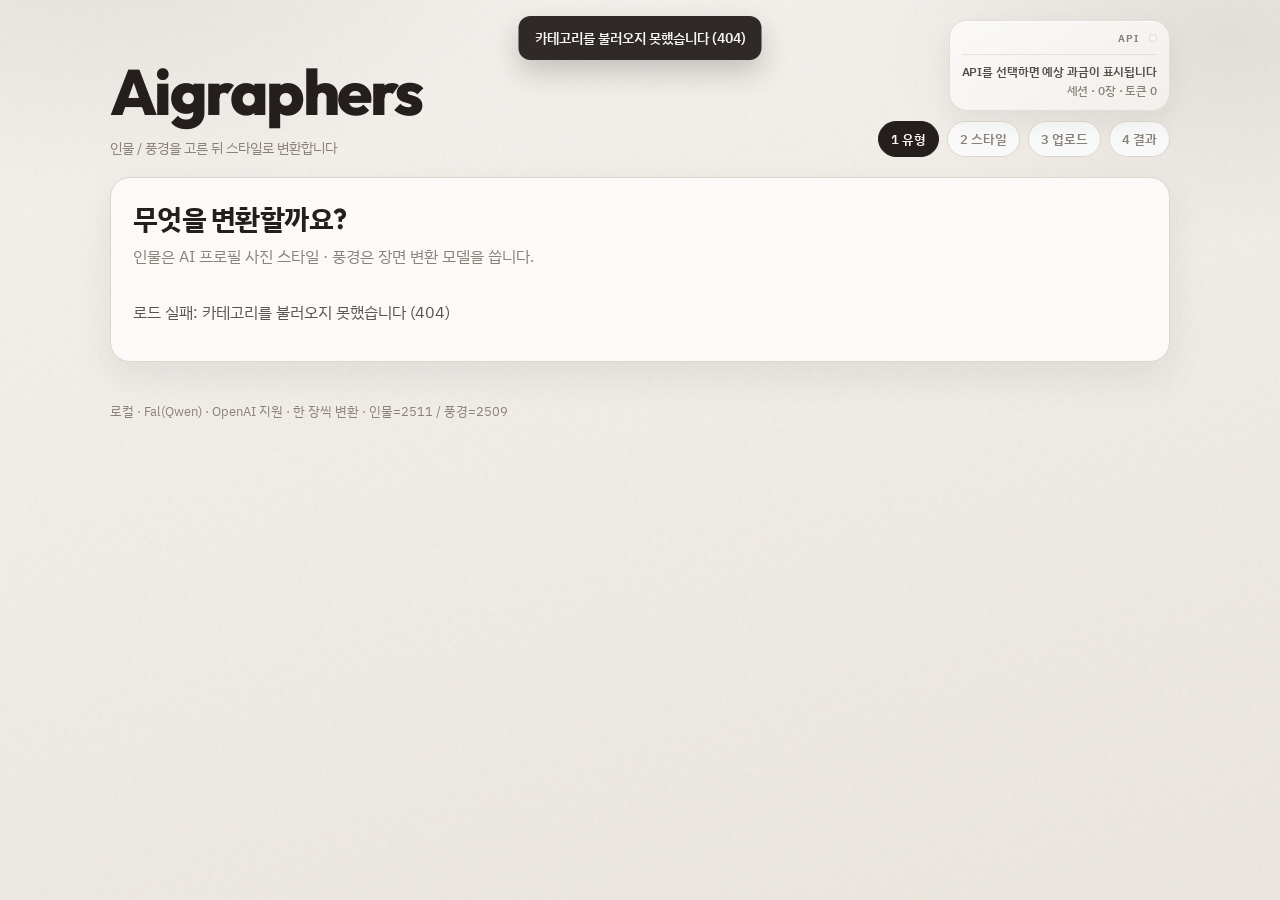
==== public/index.html @ 252a1e5f "Fix Vercel static serving for index, CSS, and JS. Serve UI via public/ plus FastAPI fallbacks when t" ====
<!doctype html>
<html lang="ko">
<head>
  <meta charset="utf-8" />
  <meta name="viewport" content="width=device-width, initial-scale=1" />
  <title>Aigraphers · 사진 변환 작업실</title>
  <link rel="preconnect" href="https://fonts.googleapis.com" />
  <link rel="preconnect" href="https://fonts.gstatic.com" crossorigin />
  <link href="https://fonts.googleapis.com/css2?family=IBM+Plex+Sans+KR:wght@400;500;600;700&family=Outfit:wght@500;600;700;800&display=swap" rel="stylesheet" />
  <link rel="stylesheet" href="/css/styles.css?v=clay3" />
  <link rel="icon" href="/images/favicon.svg" type="image/svg+xml" />
</head>
<body data-theme="clay">
  <div class="grain" aria-hidden="true"></div>
  <div id="errorBanner" class="error-banner hidden" role="alert" aria-live="assertive"></div>

  <header class="top" id="mainHeader">
    <div class="brand">
      <a href="/" class="brand-link" id="brandHome" aria-label="메인으로">
        <h1 id="appTitle">Aigraphers</h1>
        <p id="appSubtitle">인물 / 풍경을 고른 뒤 스타일로 변환합니다</p>
      </a>
    </div>
    <div class="header-right">
      <div class="api-block">
        <div class="api-panel">
          <div class="api-panel-top">
            <span class="api-switch-label">API</span>
            <div class="api-switch-track" id="providerSeg" role="group" aria-label="이미지 엔진 선택"></div>
          </div>
          <div class="api-usage" id="apiUsage" aria-live="polite">
            <p class="api-usage-now" id="apiUsageNow">API를 선택하면 예상 과금이 표시됩니다</p>
            <p class="api-usage-session" id="apiUsageSession">세션 · 0장 · 토큰 0</p>
          </div>
        </div>
      </div>
      <div class="steps" id="stepIndicator">
        <span class="on" data-step="1">1 유형</span>
        <span data-step="2">2 스타일</span>
        <span data-step="3">3 업로드</span>
        <span data-step="4">4 결과</span>
      </div>
    </div>
  </header>

  <main id="mainDefault">
    <section id="step-category" class="panel active">
      <div class="panel-head">
        <h2>무엇을 변환할까요?</h2>
        <p>인물은 AI 프로필 사진 스타일 · 풍경은 장면 변환 모델을 씁니다.</p>
      </div>
      <div class="category-grid" id="categoryGrid"></div>
    </section>

    <section id="step-style" class="panel">
      <div class="panel-head">
        <h2>스타일 선택</h2>
        <p id="categoryLabel">카테고리: -</p>
      </div>
      <div class="style-grid" id="styleGrid"></div>
      <div class="actions">
        <button id="backCategory" class="btn ghost" type="button">유형 다시 고르기</button>
        <button id="toUpload" class="btn primary" disabled>다음 · 사진 업로드</button>
      </div>
    </section>

    <section id="step-upload" class="panel">
      <div class="panel-head">
        <h2>사진 업로드</h2>
        <p id="selectedStyleLabel">선택한 스타일: -</p>
      </div>
      <label class="dropzone" id="dropzone">
        <input type="file" id="fileInput" accept="image/jpeg,image/png,image/webp,image/*" capture="user" hidden />
        <div class="dz-inner">
          <strong>사진을 끌어다 놓거나 탭해서 선택</strong>
          <span>JPEG / PNG / WebP · 최대 12MB</span>
        </div>
      </label>
      <div class="preview-row hidden" id="previewRow">
        <img id="previewImg" alt="업로드 미리보기" />
        <div class="preview-meta">
          <label class="field hidden" id="placeField">
            <span>장소명 (마그넷 텍스트)</span>
            <input id="placeInput" type="text" maxlength="40" placeholder="예: Rome, 제주, Paris" />
          </label>
          <label class="field">
            <span>시드 (선택)</span>
            <input id="seedInput" type="number" placeholder="비우면 자동" />
          </label>
          <button id="startJob" class="btn primary">이 스타일로 변환하기</button>
          <button id="backStyle" class="btn ghost" type="button">스타일 다시 고르기</button>
        </div>
      </div>
    </section>

    <section id="step-result" class="panel">
      <div class="panel-head">
        <h2>결과</h2>
        <p id="jobStatus">대기 중…</p>
      </div>
      <div class="progress"><div id="progressBar"></div></div>
      <div class="compare hidden" id="compare">
        <figure>
          <figcaption>원본</figcaption>
          <img id="resultInput" alt="원본" />
        </figure>
        <figure>
          <figcaption>변환 결과</figcaption>
          <img id="resultOutput" alt="결과" />
        </figure>
      </div>
      <div class="actions">
        <a id="downloadBtn" class="btn primary hidden" download="aigraphers-result.png">다운로드</a>
        <button id="retryBtn" class="btn ghost hidden" type="button">같은 설정으로 다시</button>
        <button id="newJobBtn" class="btn ghost" type="button">새 작업</button>
      </div>
      <pre id="jobMeta" class="meta hidden"></pre>
    </section>
  </main>

  <div id="profileRoot" class="profile-root hidden">
    <header class="profile-header">
      <button type="button" class="profile-back" id="profileBack">← 유형 선택</button>
      <div class="profile-brand">
        <span class="profile-logo" aria-hidden="true">📸</span>
        <div>
          <h1>AI 프로필 사진</h1>
          <p>셀카 한 장 · 4스텝 · 얼굴은 그대로</p>
        </div>
        <span class="profile-badge">⚡ 4스텝</span>
      </div>
    </header>

    <div class="profile-shell">
      <div class="profile-col">
        <div class="profile-upload" id="profileDropzone">
          <input type="file" id="profileFileInput" accept="image/jpeg,image/png,image/webp,image/*" capture="user" hidden />
          <div class="profile-upload-empty" id="profileUploadEmpty">
            <strong>셀카를 여기에 올리세요</strong>
            <span>정면·밝은 셀카 한 장이면 충분해요</span>
          </div>
          <img id="profilePreview" class="profile-preview hidden" alt="업로드 미리보기" />
        </div>

        <p class="profile-flow-hint">1. 셀카 올리기 · 2. 스타일 클릭 (프로필 / 🧩픽셀 / 🎨4컷) · 3. 만들기</p>

        <div class="profile-chips" id="profileChips"></div>

        <div class="profile-tips">
          <strong>💡 팁</strong>
          <p>정면·밝은 셀카일수록 결과가 좋아요 · 클라우드 API는 최대 약 1분 걸릴 수 있어요</p>
          <p class="profile-warn">⚠️ 프로필·이력서용 (여권·관공서 제출 불가)</p>
        </div>

        <button type="button" class="profile-run" id="profileRun" disabled>📸 만들기</button>
      </div>

      <div class="profile-col profile-out-col">
        <div class="profile-out-head">
          <span>결과</span>
          <a id="profileDownload" class="profile-dl hidden" download="aigraphers-profile.png">저장</a>
        </div>
        <div class="profile-out-box" id="profileOutBox">
          <div class="profile-loader hidden" id="profileLoader">
            <div class="profile-spinner"></div>
            <span id="profileLoaderText">AI가 만드는 중…</span>
            <div class="profile-progress"><div id="profileProgressBar"></div></div>
          </div>
          <p class="profile-placeholder" id="profilePlaceholder">여기에 결과가 나옵니다</p>
          <img id="profileResult" class="profile-result hidden" alt="프로필 결과" />
        </div>
        <figure class="profile-compare hidden" id="profileCompare">
          <figcaption>원본</figcaption>
          <img id="profileResultInput" alt="원본" />
        </figure>
      </div>
    </div>
  </div>

  <footer id="mainFooter">
    <span id="footerHint">로컬 · Fal(Qwen) · OpenAI 지원 · 한 장씩 변환 · 인물=2511 / 풍경=2509</span>
  </footer>
  <script src="/js/app.js"></script>
</body>
</html>
---- css/styles.css ----
:root,
body[data-theme="clay"] {
  /* Clay Cafe — warm stone + espresso (no orange) */
  --ink: #241f1c;
  --ink-soft: #564d46;
  --muted: #8a8178;
  --paper: #efeae4;
  --card: #fbfaf8;
  --line: #ddd6ce;
  --accent: #2f2a27;
  --accent-hover: #1a1715;
  --accent-2: #6f655c;
  --accent-soft: rgba(47, 42, 39, 0.1);
  --bg1: rgba(170, 160, 150, 0.22);
  --bg2: rgba(140, 130, 120, 0.14);
  --bg3: #f5f2ee;
  --bg4: #ebe6df;
  --shadow: 0 14px 36px rgba(40, 32, 28, 0.08);
  --radius: 20px;
  --font-display: "Outfit", "IBM Plex Sans KR", sans-serif;
  --font-body: "IBM Plex Sans KR", sans-serif;
}

* { box-sizing: border-box; }
html, body { margin: 0; min-height: 100%; }
body {
  font-family: var(--font-body);
  color: var(--ink);
  background:
    radial-gradient(ellipse 70% 55% at 6% -8%, var(--bg1), transparent 55%),
    radial-gradient(ellipse 55% 45% at 96% 4%, var(--bg2), transparent 50%),
    linear-gradient(165deg, var(--bg3) 0%, var(--bg4) 100%);
  transition: background 0.35s ease, color 0.25s ease;
}

.grain {
  pointer-events: none;
  position: fixed;
  inset: 0;
  opacity: 0.05;
  background-image: url("data:image/svg+xml,%3Csvg viewBox='0 0 200 200' xmlns='http://www.w3.org/2000/svg'%3E%3Cfilter id='n'%3E%3CfeTurbulence type='fractalNoise' baseFrequency='0.9' numOctaves='3' stitchTiles='stitch'/%3E%3C/filter%3E%3Crect width='100%25' height='100%25' filter='url(%23n)'/%3E%3C/svg%3E");
  z-index: 0;
}

.top, main, footer { position: relative; z-index: 1; }

.top {
  max-width: 1100px;
  margin: 0 auto;
  padding: 20px 20px 8px;
  display: flex;
  justify-content: space-between;
  gap: 16px;
  flex-wrap: wrap;
  align-items: end;
}
.brand { display: flex; gap: 14px; align-items: center; }
.brand-link {
  text-decoration: none;
  color: inherit;
  display: block;
  cursor: pointer;
}
.brand-link:hover h1 { opacity: 0.78; }
.brand-link:focus-visible {
  outline: 2px solid var(--ink);
  outline-offset: 4px;
  border-radius: 8px;
}
.brand h1 {
  margin: 0;
  font-family: var(--font-display);
  font-size: clamp(40px, 7vw, 64px);
  font-weight: 800;
  letter-spacing: -0.04em;
  color: var(--ink);
  transition: opacity 0.15s ease;
}
.brand p { margin: 6px 0 0; color: var(--muted); font-size: 14px; }

.steps { display: flex; gap: 8px; flex-wrap: wrap; }
.steps span {
  background: rgba(251, 252, 253, 0.85);
  border: 1px solid var(--line);
  border-radius: 999px;
  padding: 8px 12px;
  font-size: 13px;
  font-weight: 600;
  color: var(--muted);
}
.steps span.on {
  background: var(--ink);
  color: #fff8f4;
  border-color: var(--ink);
}

main { max-width: 1100px; margin: 0 auto; padding: 12px 20px 40px; }
.panel {
  display: none;
  background: var(--card);
  border: 1px solid var(--line);
  border-radius: var(--radius);
  box-shadow: var(--shadow);
  padding: 22px;
  opacity: 1;
}
.panel.active { display: block; animation: rise 0.35s ease; }
@keyframes rise {
  from { opacity: 0; transform: translateY(8px); }
  to { opacity: 1; transform: none; }
}
.panel-head h2 {
  margin: 0;
  font-family: var(--font-display);
  font-size: 28px;
  font-weight: 700;
  letter-spacing: -0.02em;
  color: var(--ink);
}
.panel-head p { margin: 8px 0 0; color: var(--muted); }
.muted { color: var(--muted); }

.category-grid {
  margin-top: 18px;
  display: grid;
  grid-template-columns: repeat(auto-fit, minmax(260px, 1fr));
  gap: 16px;
}
.category-card {
  text-align: left;
  border: 1.5px solid var(--line);
  background: linear-gradient(155deg, var(--card) 0%, color-mix(in srgb, var(--paper) 70%, white) 100%);
  border-radius: 18px;
  padding: 22px 18px;
  cursor: pointer;
  transition: transform 0.15s ease, border-color 0.15s ease, box-shadow 0.15s ease;
  font: inherit;
  color: var(--ink);
  min-height: 180px;
}
.category-card:hover {
  transform: translateY(-3px);
  border-color: var(--accent);
  box-shadow: var(--shadow);
}
.category-card .emoji { font-size: 36px; display: block; margin-bottom: 10px; }
.category-card strong {
  display: block;
  font-size: 22px;
  margin-bottom: 8px;
  font-family: var(--font-display);
  color: var(--ink);
}
.category-card .engine-pill {
  display: inline-block;
  margin-bottom: 10px;
  padding: 4px 10px;
  border-radius: 999px;
  background: var(--accent);
  color: #fffaf8;
  font-size: 12px;
  font-weight: 700;
}
.category-card > span:last-child {
  color: var(--ink-soft);
  font-size: 14px;
  line-height: 1.45;
  display: block;
}

.style-grid {
  margin-top: 18px;
  display: grid;
  grid-template-columns: repeat(auto-fit, minmax(210px, 1fr));
  gap: 14px;
}
.style-card {
  text-align: left;
  border: 1.5px solid var(--line);
  background: linear-gradient(160deg, var(--card), color-mix(in srgb, var(--paper) 65%, white));
  border-radius: 16px;
  padding: 16px;
  cursor: pointer;
  transition: transform 0.15s ease, border-color 0.15s ease, box-shadow 0.15s ease;
  font: inherit;
  color: var(--ink);
}
.style-card:hover { transform: translateY(-2px); border-color: var(--accent-2); }
.style-card.selected {
  border-color: var(--accent);
  box-shadow: 0 0 0 3px var(--accent-soft);
  background: linear-gradient(160deg, var(--card), color-mix(in srgb, var(--accent) 12%, white));
}
.style-card .emoji { font-size: 28px; display: block; margin-bottom: 8px; }
.style-card strong { display: block; font-size: 17px; margin-bottom: 6px; }
.style-card span { color: var(--ink-soft); font-size: 13px; line-height: 1.45; }

.actions { margin-top: 18px; display: flex; gap: 10px; flex-wrap: wrap; }
.btn {
  appearance: none;
  border: 0;
  border-radius: 14px;
  padding: 12px 18px;
  font-weight: 700;
  font-size: 15px;
  cursor: pointer;
  text-decoration: none;
  display: inline-flex;
  align-items: center;
  justify-content: center;
  min-height: 46px;
}
.btn:disabled { opacity: 0.45; cursor: not-allowed; }
.btn.primary {
  background: #2f2a27;
  color: #f7f4f0;
  box-shadow: 0 8px 18px rgba(47, 42, 39, 0.18);
}
.btn.primary:hover:not(:disabled) {
  background: #1a1715;
  filter: none;
}
.btn.ghost {
  background: #fff;
  border: 1px solid var(--line);
  color: var(--ink);
}

.dropzone {
  margin-top: 16px;
  display: block;
  border: 2px dashed color-mix(in srgb, var(--line) 80%, var(--accent-2));
  border-radius: 18px;
  background: color-mix(in srgb, var(--card) 80%, var(--paper));
  min-height: 180px;
  cursor: pointer;
}
.dropzone.drag { border-color: var(--accent); background: color-mix(in srgb, var(--accent) 10%, white); }
.dz-inner {
  min-height: 180px;
  display: grid;
  place-content: center;
  gap: 6px;
  text-align: center;
  padding: 20px;
  color: var(--muted);
}
.preview-row {
  margin-top: 16px;
  display: grid;
  grid-template-columns: 1.1fr 0.9fr;
  gap: 16px;
}
.preview-row img {
  width: 100%;
  border-radius: 16px;
  border: 1px solid var(--line);
  background: #111;
  object-fit: contain;
  max-height: 420px;
}
.preview-meta { display: grid; gap: 12px; align-content: start; }
.field { display: grid; gap: 6px; font-size: 14px; font-weight: 600; }
.field input {
  border: 1px solid var(--line);
  border-radius: 12px;
  padding: 12px 14px;
  font: inherit;
  background: #fff;
}
.hidden { display: none !important; }

.progress {
  margin-top: 12px;
  height: 12px;
  border-radius: 999px;
  background: color-mix(in srgb, var(--line) 70%, white);
  overflow: hidden;
}
#progressBar {
  height: 100%;
  width: 0%;
  background: linear-gradient(90deg, var(--accent), var(--accent-2));
  transition: width 0.35s ease;
}
.compare {
  margin-top: 16px;
  display: grid;
  grid-template-columns: 1fr 1fr;
  gap: 14px;
}
.compare figure { margin: 0; }
.compare figcaption {
  font-size: 13px;
  font-weight: 700;
  margin-bottom: 8px;
  color: var(--muted);
}
.compare img {
  width: 100%;
  border-radius: 16px;
  border: 1px solid var(--line);
  background: #111;
  object-fit: contain;
  max-height: 460px;
}
.meta {
  margin-top: 14px;
  background: var(--ink);
  color: #d7e0e8;
  border-radius: 14px;
  padding: 12px 14px;
  overflow: auto;
  font-size: 12px;
}

footer {
  max-width: 1100px;
  margin: 0 auto;
  padding: 0 20px 28px;
  color: var(--muted);
  font-size: 13px;
  display: flex;
  flex-wrap: wrap;
  align-items: center;
  gap: 12px;
  justify-content: space-between;
}
.footer-logout {
  color: var(--accent);
  font-weight: 600;
  text-decoration: none;
}
.footer-logout:hover { color: var(--accent-hover); text-decoration: underline; }

/* Login */
body.login-page {
  min-height: 100vh;
  display: flex;
  align-items: center;
  justify-content: center;
}
.login-shell {
  position: relative;
  z-index: 1;
  width: min(420px, calc(100% - 40px));
  padding: 24px 0 40px;
}
.login-card {
  background: color-mix(in srgb, var(--card) 92%, transparent);
  border: 1px solid var(--line);
  border-radius: var(--radius);
  box-shadow: var(--shadow);
  padding: 28px 26px 30px;
  display: flex;
  flex-direction: column;
  gap: 14px;
}
.login-card h1 {
  margin: 0;
  font-family: var(--font-display);
  font-size: 34px;
  font-weight: 800;
  letter-spacing: -0.03em;
}
.login-card > p {
  margin: 0 0 4px;
  color: var(--muted);
  font-size: 14px;
}
.login-card .field {
  display: flex;
  flex-direction: column;
  gap: 6px;
}
.login-card .field span {
  font-size: 13px;
  font-weight: 600;
  color: var(--ink-soft);
}
.login-card .field input {
  border: 1px solid var(--line);
  border-radius: 12px;
  padding: 12px 14px;
  font: inherit;
  background: var(--card);
  color: var(--ink);
}
.login-card .field input:focus {
  outline: none;
  border-color: var(--accent);
  box-shadow: 0 0 0 3px var(--accent-soft);
}
.login-card .btn.primary {
  margin-top: 6px;
  width: 100%;
}
.login-error {
  margin: 0;
  padding: 10px 12px;
  border-radius: 12px;
  background: rgba(176, 60, 40, 0.1);
  color: #8a3a28;
  font-size: 13px;
  font-weight: 600;
}

@media (max-width: 800px) {
  .preview-row, .compare { grid-template-columns: 1fr; }
  .top { align-items: start; }
}

.hidden { display: none !important; }

.category-card-profile {
  border-color: color-mix(in srgb, var(--accent) 45%, var(--line));
  background: linear-gradient(165deg, var(--card) 0%, color-mix(in srgb, var(--accent) 12%, white) 100%);
}
.category-grid .category-card:not(.category-card-profile) {
  background: linear-gradient(165deg, var(--card) 0%, color-mix(in srgb, var(--paper) 80%, white) 100%);
}

/* ── AI 프로필 사진 (ai-profile 스타일) ── */
body.profile-mode {
  background: #0d0d0f;
  color: #e8e8ec;
}
body.profile-mode .grain { opacity: 0.04; }

.profile-root {
  min-height: 100vh;
  font-family: "Inter", "IBM Plex Sans KR", system-ui, sans-serif;
  position: relative;
  z-index: 1;
}

.profile-header {
  max-width: 1100px;
  margin: 0 auto;
  padding: 20px 20px 8px;
}

.profile-back {
  background: transparent;
  border: 1px solid #333338;
  color: #9898a8;
  border-radius: 999px;
  padding: 8px 14px;
  font-size: 13px;
  cursor: pointer;
  margin-bottom: 16px;
}
.profile-back:hover { border-color: #12b981; color: #fff; }

.profile-brand {
  display: flex;
  align-items: center;
  gap: 14px;
  flex-wrap: wrap;
}
.profile-logo {
  width: 52px;
  height: 52px;
  border-radius: 16px;
  display: grid;
  place-items: center;
  font-size: 26px;
  background: linear-gradient(135deg, #12b981, #39ff14);
  box-shadow: 0 0 20px rgba(57, 255, 20, 0.35);
}
.profile-brand h1 {
  margin: 0;
  font-size: clamp(22px, 4vw, 30px);
  font-weight: 800;
  text-shadow: 0 0 14px rgba(57, 255, 20, 0.35);
}
.profile-brand p {
  margin: 4px 0 0;
  color: #9898a8;
  font-size: 14px;
}
.profile-badge {
  margin-left: auto;
  background: linear-gradient(135deg, #12b981, #39ff14);
  color: #04140b;
  font-weight: 800;
  font-size: 12px;
  padding: 6px 12px;
  border-radius: 999px;
  box-shadow: 0 0 12px rgba(57, 255, 20, 0.35);
}

.profile-shell {
  max-width: 1100px;
  margin: 0 auto;
  padding: 12px 20px 32px;
  display: grid;
  grid-template-columns: 1fr 1fr;
  gap: 20px;
  align-items: start;
}

.profile-upload {
  min-height: 220px;
  border: 2px dashed #333338;
  border-radius: 18px;
  background: #141416;
  display: grid;
  place-items: center;
  cursor: pointer;
  overflow: hidden;
  position: relative;
  transition: border-color 0.15s, box-shadow 0.15s;
}
.profile-upload.drag,
.profile-upload:hover {
  border-color: #12b981;
  box-shadow: 0 0 24px rgba(57, 255, 20, 0.12);
}
.profile-upload-empty {
  text-align: center;
  padding: 24px;
  color: #9898a8;
}
.profile-upload-empty strong {
  display: block;
  color: #e8e8ec;
  font-size: 17px;
  margin-bottom: 8px;
}
.profile-preview {
  width: 100%;
  max-height: 320px;
  object-fit: contain;
  background: #0d0d0f;
}

.profile-flow-hint {
  margin: 14px 0 10px;
  font-size: 13px;
  color: #555560;
  line-height: 1.5;
}

.profile-chips {
  display: flex;
  flex-wrap: wrap;
  gap: 8px;
  margin-bottom: 14px;
}
.profile-chip {
  background: rgba(57, 255, 20, 0.08);
  border: 1px solid #333338;
  color: #e8e8ec;
  border-radius: 999px;
  padding: 10px 14px;
  font-size: 13px;
  font-weight: 600;
  cursor: pointer;
  transition: all 0.15s ease;
}
.profile-chip:hover {
  background: rgba(57, 255, 20, 0.2);
  border-color: #12b981;
  transform: translateY(-1px);
  box-shadow: 0 0 14px rgba(57, 255, 20, 0.25);
}
.profile-chip.selected {
  background: rgba(57, 255, 20, 0.25);
  border-color: #39ff14;
  color: #fff;
}

.profile-tips {
  background: #141416;
  border: 1px solid #2a2a2e;
  border-radius: 14px;
  padding: 12px 14px;
  font-size: 13px;
  color: #9898a8;
  margin-bottom: 16px;
  line-height: 1.55;
}
.profile-tips strong { color: #e8e8ec; }
.profile-warn { color: #ffb347; margin-top: 8px; margin-bottom: 0; }

.profile-run {
  width: 100%;
  border: none;
  border-radius: 14px;
  padding: 16px 20px;
  font-size: 16px;
  font-weight: 800;
  cursor: pointer;
  background: linear-gradient(135deg, #12b981, #39ff14);
  color: #04140b;
  box-shadow: 0 6px 24px rgba(57, 255, 20, 0.3);
  letter-spacing: 0.3px;
}
.profile-run:disabled {
  opacity: 0.45;
  cursor: not-allowed;
  box-shadow: none;
}
.profile-run:not(:disabled):hover {
  transform: translateY(-1px);
  box-shadow: 0 8px 28px rgba(57, 255, 20, 0.45);
}

.profile-out-col { min-height: 360px; }
.profile-out-head {
  display: flex;
  justify-content: space-between;
  align-items: center;
  margin-bottom: 10px;
  font-weight: 700;
  color: #9898a8;
}
.profile-dl {
  color: #39ff14;
  text-decoration: none;
  font-size: 14px;
  font-weight: 600;
}
.profile-out-box {
  min-height: 320px;
  background: #141416;
  border: 1px solid #2a2a2e;
  border-radius: 18px;
  display: grid;
  place-items: center;
  position: relative;
  overflow: hidden;
}
.profile-placeholder {
  color: #555560;
  font-size: 14px;
  margin: 0;
}
.profile-result {
  width: 100%;
  max-height: 480px;
  object-fit: contain;
}
.profile-loader {
  position: absolute;
  inset: 0;
  display: flex;
  flex-direction: column;
  align-items: center;
  justify-content: center;
  gap: 12px;
  background: rgba(13, 13, 15, 0.92);
  z-index: 2;
}
.profile-spinner {
  width: 40px;
  height: 40px;
  border: 3px solid #333338;
  border-top-color: #39ff14;
  border-radius: 50%;
  animation: profile-spin 0.8s linear infinite;
}
@keyframes profile-spin { to { transform: rotate(360deg); } }
.profile-progress {
  width: min(240px, 80%);
  height: 6px;
  background: #222226;
  border-radius: 999px;
  overflow: hidden;
}
.profile-progress div {
  height: 100%;
  width: 0%;
  background: linear-gradient(90deg, #12b981, #39ff14);
  transition: width 0.35s ease;
}
.profile-compare {
  margin: 12px 0 0;
}
.profile-compare figcaption {
  font-size: 12px;
  color: #555560;
  margin-bottom: 6px;
}
.profile-compare img {
  width: 100%;
  max-height: 120px;
  object-fit: contain;
  border-radius: 10px;
  border: 1px solid #2a2a2e;
  background: #0d0d0f;
}

@media (max-width: 860px) {
  .profile-shell { grid-template-columns: 1fr; }
  .profile-badge { margin-left: 0; }
}

.header-right {
  display: flex;
  flex-direction: column;
  align-items: flex-end;
  gap: 10px;
}
.api-block {
  max-width: min(440px, 100%);
}
.api-panel {
  display: flex;
  flex-direction: column;
  gap: 0;
  padding: 10px 12px 11px;
  border-radius: 18px;
  background:
    linear-gradient(165deg, rgba(255, 255, 255, 0.72), rgba(251, 250, 248, 0.55));
  border: 1px solid color-mix(in srgb, var(--line) 75%, transparent);
  box-shadow:
    0 1px 0 rgba(255, 255, 255, 0.65) inset,
    0 10px 28px rgba(40, 32, 28, 0.06);
  backdrop-filter: blur(10px);
  -webkit-backdrop-filter: blur(10px);
}
.api-panel-top {
  display: flex;
  align-items: center;
  justify-content: flex-end;
  gap: 10px;
}
.api-switch-label {
  font-size: 10px;
  font-weight: 700;
  letter-spacing: 0.1em;
  text-transform: uppercase;
  color: var(--muted);
  flex-shrink: 0;
}
.api-switch-track {
  display: inline-flex;
  padding: 3px;
  gap: 2px;
  background: color-mix(in srgb, var(--ink) 4%, #fff);
  border-radius: 999px;
  border: 1px solid color-mix(in srgb, var(--line) 80%, transparent);
}
.api-chip {
  appearance: none;
  border: 0;
  background: transparent;
  color: var(--muted);
  font: inherit;
  font-size: 12.5px;
  font-weight: 600;
  letter-spacing: -0.01em;
  padding: 7px 13px;
  border-radius: 999px;
  cursor: pointer;
  display: inline-flex;
  align-items: center;
  gap: 5px;
  transition: background 0.18s ease, color 0.18s ease, box-shadow 0.18s ease, transform 0.15s ease;
}
.api-chip em {
  font-style: normal;
  font-size: 9px;
  font-weight: 700;
  letter-spacing: 0.06em;
  text-transform: uppercase;
  opacity: 0.5;
}
.api-chip:hover:not(:disabled) {
  color: var(--ink);
}
.api-chip.on {
  background: var(--ink);
  color: #f7f4f0;
  box-shadow: 0 4px 12px rgba(36, 31, 28, 0.18);
}
.api-chip:disabled {
  opacity: 0.38;
  cursor: not-allowed;
}
.api-usage {
  margin-top: 9px;
  padding-top: 9px;
  border-top: 1px solid color-mix(in srgb, var(--line) 70%, transparent);
  text-align: right;
}
.api-usage-now,
.api-usage-session {
  margin: 0;
  font-size: 11.5px;
  line-height: 1.4;
  letter-spacing: -0.01em;
}
.api-usage-now {
  color: var(--ink-soft);
  font-weight: 600;
}
.api-usage-session {
  margin-top: 3px;
  color: var(--muted);
  font-weight: 500;
}
@media (max-width: 720px) {
  .header-right { align-items: stretch; width: 100%; }
  .api-block { max-width: none; }
  .api-panel-top { justify-content: space-between; }
  .api-switch-track { flex: 1; }
  .api-chip { flex: 1; justify-content: center; }
  .api-usage { text-align: left; }
}

/* Login */
.login-page .login-shell {
  min-height: 100vh;
  display: grid;
  place-items: center;
  padding: 24px;
  position: relative;
  z-index: 1;
}
.login-card {
  width: min(400px, 100%);
  background: var(--card);
  border: 1px solid var(--line);
  border-radius: 20px;
  box-shadow: var(--shadow);
  padding: 28px 24px;
  display: grid;
  gap: 14px;
}
.login-card h1 {
  margin: 0;
  font-family: var(--font-display);
  font-size: 32px;
  letter-spacing: -0.04em;
}
.login-card > p {
  margin: 0;
  color: var(--muted);
  font-size: 14px;
}
.login-card .btn.primary {
  width: 100%;
  margin-top: 6px;
  background: #2f2a27;
  color: #f7f4f0;
  border: 0;
  box-shadow: 0 10px 24px rgba(36, 31, 28, 0.16);
}
.login-card .btn.primary:hover:not(:disabled) {
  background: #1a1715;
}
.login-error {
  margin: 0;
  padding: 10px 12px;
  border-radius: 10px;
  background: #f1efec;
  color: #5c534c;
  font-size: 13px;
  font-weight: 600;
}


/* Error toast / banner */
.error-banner {
  position: fixed;
  top: 16px;
  left: 50%;
  transform: translateX(-50%);
  z-index: 1000;
  max-width: min(560px, calc(100vw - 32px));
  padding: 12px 16px;
  border-radius: 12px;
  background: #2f2a27;
  color: #f7f4f0;
  font-size: 14px;
  font-weight: 600;
  line-height: 1.45;
  box-shadow: 0 12px 28px rgba(36, 31, 28, 0.22);
  cursor: pointer;
}
.error-banner.hidden { display: none; }
.error-banner.is-visible { display: block; animation: banner-in 0.22s ease; }
@keyframes banner-in {
  from { opacity: 0; transform: translateX(-50%) translateY(-8px); }
  to { opacity: 1; transform: translateX(-50%) translateY(0); }
}
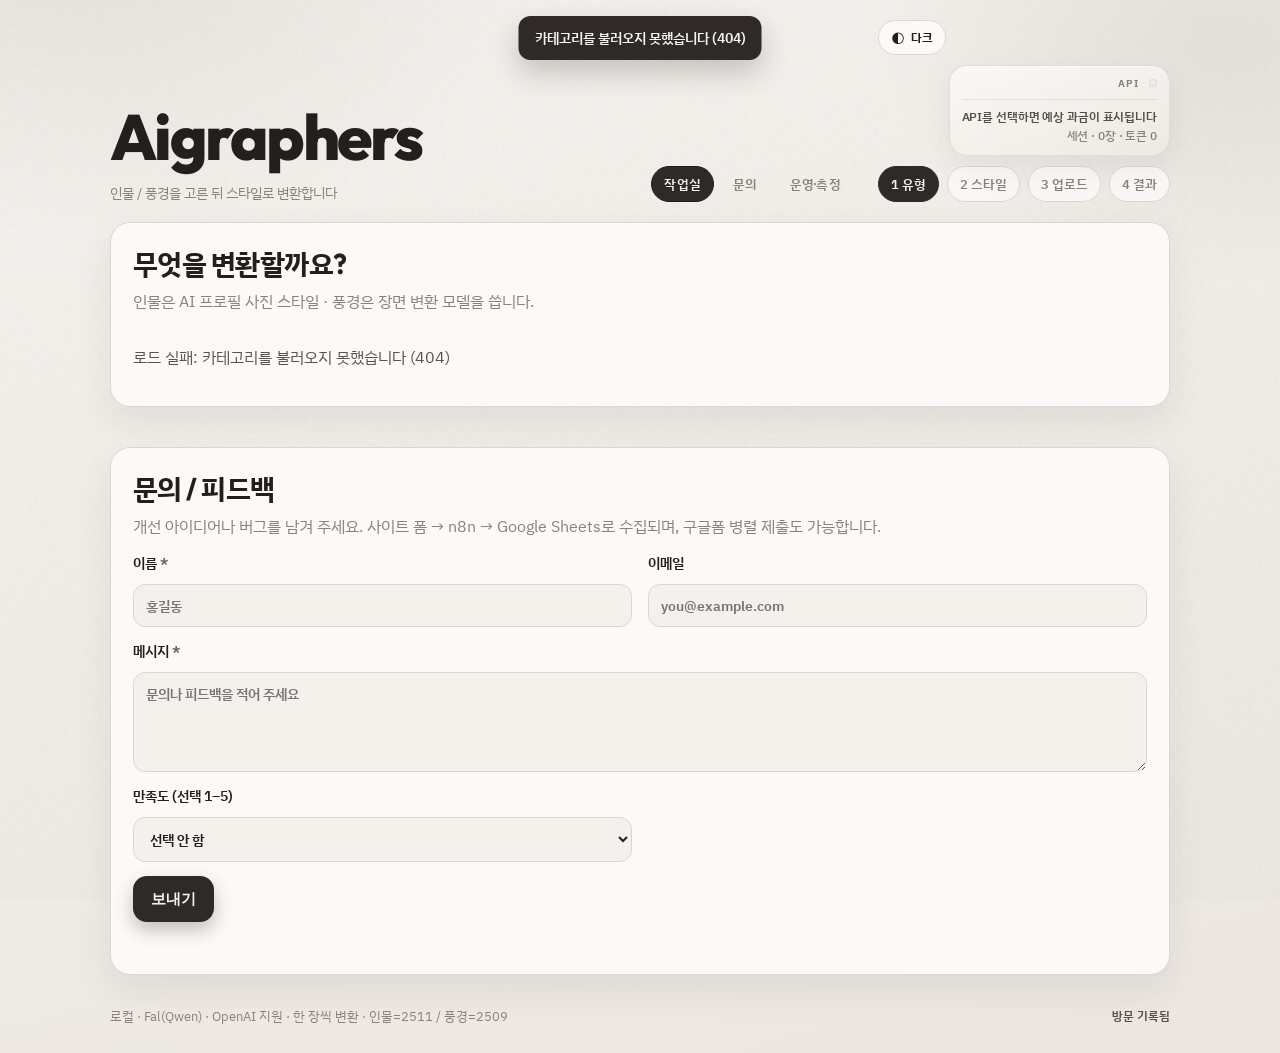
==== commit 34ab18a4: "Add ops pages, evidence docs, n8n logging, and Fal balance UX. Ship contact/ops pages, planning PDF," ====
--- a/public/index.html
+++ b/public/index.html
@@ -7,12 +7,21 @@
   <link rel="preconnect" href="https://fonts.googleapis.com" />
   <link rel="preconnect" href="https://fonts.gstatic.com" crossorigin />
   <link href="https://fonts.googleapis.com/css2?family=IBM+Plex+Sans+KR:wght@400;500;600;700&family=Outfit:wght@500;600;700;800&display=swap" rel="stylesheet" />
-  <link rel="stylesheet" href="/css/styles.css?v=clay3" />
+  <link rel="stylesheet" href="/css/styles.css?v=clay6" />
   <link rel="icon" href="/images/favicon.svg" type="image/svg+xml" />
+  <script>
+    (function () {
+      try {
+        var t = localStorage.getItem("aigraphers-theme");
+        if (t === "clay-dark" || t === "clay") document.documentElement.setAttribute("data-theme-boot", t);
+      } catch (e) {}
+    })();
+  </script>
 </head>
 <body data-theme="clay">
   <div class="grain" aria-hidden="true"></div>
   <div id="errorBanner" class="error-banner hidden" role="alert" aria-live="assertive"></div>
+  <div id="successBanner" class="success-banner hidden" role="status" aria-live="polite"></div>
 
   <header class="top" id="mainHeader">
     <div class="brand">
@@ -21,7 +30,16 @@
         <p id="appSubtitle">인물 / 풍경을 고른 뒤 스타일로 변환합니다</p>
       </a>
     </div>
+    <nav class="site-nav" aria-label="주요 페이지">
+      <a href="/" class="site-nav-link is-active">작업실</a>
+      <a href="/contact.html" class="site-nav-link">문의</a>
+      <a href="/ops.html" class="site-nav-link">운영·측정</a>
+    </nav>
     <div class="header-right">
+      <button type="button" class="theme-toggle" id="themeToggle" aria-label="다크 모드 전환" title="테마 전환">
+        <span class="theme-toggle-icon" aria-hidden="true">◐</span>
+        <span class="theme-toggle-label" id="themeToggleLabel">다크</span>
+      </button>
       <div class="api-block">
         <div class="api-panel">
           <div class="api-panel-top">
@@ -177,9 +195,53 @@
     </div>
   </div>
 
+  <section class="contact-section" id="contactSection" aria-labelledby="contactTitle">
+    <div class="contact-inner">
+      <div class="panel-head">
+        <h2 id="contactTitle">문의 / 피드백</h2>
+        <p>개선 아이디어나 버그를 남겨 주세요. 사이트 폼 → n8n → Google Sheets로 수집되며, 구글폼 병렬 제출도 가능합니다.</p>
+      </div>
+      <form id="contactForm" class="contact-form" novalidate>
+        <label class="field">
+          <span>이름 <em>*</em></span>
+          <input id="contactName" name="name" type="text" maxlength="80" required autocomplete="name" placeholder="홍길동" />
+        </label>
+        <label class="field">
+          <span>이메일</span>
+          <input id="contactEmail" name="email" type="email" maxlength="120" autocomplete="email" placeholder="you@example.com" />
+        </label>
+        <label class="field contact-message">
+          <span>메시지 <em>*</em></span>
+          <textarea id="contactMessage" name="message" rows="4" maxlength="2000" required placeholder="문의나 피드백을 적어 주세요"></textarea>
+        </label>
+        <label class="field">
+          <span>만족도 (선택 1–5)</span>
+          <select id="contactRating" name="rating">
+            <option value="">선택 안 함</option>
+            <option value="5">5 · 최고</option>
+            <option value="4">4</option>
+            <option value="3">3</option>
+            <option value="2">2</option>
+            <option value="1">1 · 아쉬움</option>
+          </select>
+        </label>
+        <div class="contact-actions">
+          <button type="submit" class="btn primary" id="contactSubmit">보내기</button>
+          <a id="googleFormLink" class="btn ghost hidden" href="#" target="_blank" rel="noopener noreferrer">구글폼으로도 남기기</a>
+        </div>
+        <p id="contactStatus" class="contact-status" role="status" aria-live="polite"></p>
+      </form>
+      <div id="googleFormEmbed" class="google-form-embed hidden" hidden>
+        <p class="google-form-embed-label">구글폼 병렬 응답</p>
+        <iframe id="googleFormFrame" title="Google Form" loading="lazy" referrerpolicy="no-referrer-when-downgrade"></iframe>
+      </div>
+    </div>
+  </section>
+
   <footer id="mainFooter">
     <span id="footerHint">로컬 · Fal(Qwen) · OpenAI 지원 · 한 장씩 변환 · 인물=2511 / 풍경=2509</span>
+    <span id="visitHint" class="visit-hint" aria-live="polite"></span>
   </footer>
-  <script src="/js/app.js"></script>
+  <script src="/js/app.js?v=clay6"></script>
 </body>
 </html>
--- a/css/styles.css
+++ b/css/styles.css
@@ -1,5 +1,6 @@
 :root,
-body[data-theme="clay"] {
+body[data-theme="clay"],
+html[data-theme-boot="clay"] body {
   /* Clay Cafe — warm stone + espresso (no orange) */
   --ink: #241f1c;
   --ink-soft: #564d46;
@@ -16,9 +17,32 @@
   --bg3: #f5f2ee;
   --bg4: #ebe6df;
   --shadow: 0 14px 36px rgba(40, 32, 28, 0.08);
+  --btn-fg: #f7f4f0;
+  --chip-on-fg: #f7f4f0;
   --radius: 20px;
   --font-display: "Outfit", "IBM Plex Sans KR", sans-serif;
   --font-body: "IBM Plex Sans KR", sans-serif;
+}
+
+body[data-theme="clay-dark"],
+html[data-theme-boot="clay-dark"] body {
+  --ink: #f3eee8;
+  --ink-soft: #c9c0b6;
+  --muted: #9a9086;
+  --paper: #2a2623;
+  --card: #1f1c1a;
+  --line: #3d3732;
+  --accent: #e8e0d6;
+  --accent-hover: #fff8f0;
+  --accent-2: #a89c90;
+  --accent-soft: rgba(232, 224, 214, 0.12);
+  --bg1: rgba(120, 100, 80, 0.18);
+  --bg2: rgba(80, 70, 60, 0.22);
+  --bg3: #161412;
+  --bg4: #1c1917;
+  --shadow: 0 14px 36px rgba(0, 0, 0, 0.35);
+  --btn-fg: #1a1715;
+  --chip-on-fg: #1a1715;
 }
 
 * { box-sizing: border-box; }
@@ -80,7 +104,7 @@
 
 .steps { display: flex; gap: 8px; flex-wrap: wrap; }
 .steps span {
-  background: rgba(251, 252, 253, 0.85);
+  background: color-mix(in srgb, var(--card) 85%, transparent);
   border: 1px solid var(--line);
   border-radius: 999px;
   padding: 8px 12px;
@@ -89,9 +113,9 @@
   color: var(--muted);
 }
 .steps span.on {
-  background: var(--ink);
-  color: #fff8f4;
-  border-color: var(--ink);
+  background: var(--accent);
+  color: var(--btn-fg);
+  border-color: var(--accent);
 }
 
 main { max-width: 1100px; margin: 0 auto; padding: 12px 20px 40px; }
@@ -129,7 +153,7 @@
 .category-card {
   text-align: left;
   border: 1.5px solid var(--line);
-  background: linear-gradient(155deg, var(--card) 0%, color-mix(in srgb, var(--paper) 70%, white) 100%);
+  background: linear-gradient(155deg, var(--card) 0%, color-mix(in srgb, var(--paper) 70%, var(--card)) 100%);
   border-radius: 18px;
   padding: 22px 18px;
   cursor: pointer;
@@ -142,6 +166,9 @@
   transform: translateY(-3px);
   border-color: var(--accent);
   box-shadow: var(--shadow);
+}
+.category-card:active {
+  transform: scale(0.985) translateY(-1px);
 }
 .category-card .emoji { font-size: 36px; display: block; margin-bottom: 10px; }
 .category-card strong {
@@ -209,19 +236,21 @@
   align-items: center;
   justify-content: center;
   min-height: 46px;
+  transition: transform 0.12s ease, box-shadow 0.15s ease, background 0.15s ease;
 }
 .btn:disabled { opacity: 0.45; cursor: not-allowed; }
+.btn:active:not(:disabled) { transform: scale(0.97); }
 .btn.primary {
-  background: #2f2a27;
-  color: #f7f4f0;
-  box-shadow: 0 8px 18px rgba(47, 42, 39, 0.18);
+  background: var(--accent);
+  color: var(--btn-fg);
+  box-shadow: 0 8px 18px color-mix(in srgb, var(--accent) 28%, transparent);
 }
 .btn.primary:hover:not(:disabled) {
-  background: #1a1715;
+  background: var(--accent-hover);
   filter: none;
 }
 .btn.ghost {
-  background: #fff;
+  background: var(--card);
   border: 1px solid var(--line);
   color: var(--ink);
 }
@@ -326,12 +355,253 @@
   gap: 12px;
   justify-content: space-between;
 }
+.visit-hint {
+  font-weight: 600;
+  color: var(--ink-soft);
+  font-size: 12px;
+}
 .footer-logout {
   color: var(--accent);
   font-weight: 600;
   text-decoration: none;
 }
 .footer-logout:hover { color: var(--accent-hover); text-decoration: underline; }
+
+/* Theme toggle */
+.theme-toggle {
+  appearance: none;
+  display: inline-flex;
+  align-items: center;
+  gap: 6px;
+  border: 1px solid var(--line);
+  background: var(--card);
+  color: var(--ink);
+  border-radius: 999px;
+  padding: 8px 12px;
+  font: inherit;
+  font-size: 12px;
+  font-weight: 700;
+  cursor: pointer;
+  transition: transform 0.12s ease, background 0.15s ease, border-color 0.15s ease;
+  align-self: flex-start;
+}
+.theme-toggle:hover { border-color: var(--accent-2); }
+.theme-toggle:active { transform: scale(0.96); }
+.theme-toggle-icon { font-size: 14px; line-height: 1; }
+
+/* Site nav — 3 independent pages */
+.site-nav {
+  display: flex;
+  gap: 6px;
+  flex-wrap: wrap;
+  align-items: center;
+  margin: 0 8px 0 auto;
+}
+.site-nav-link {
+  font-family: Outfit, "IBM Plex Sans KR", sans-serif;
+  font-size: 13px;
+  font-weight: 600;
+  letter-spacing: 0.02em;
+  color: var(--muted);
+  text-decoration: none;
+  padding: 8px 12px;
+  border-radius: 999px;
+  border: 1px solid transparent;
+  transition: color 0.15s ease, background 0.15s ease, border-color 0.15s ease;
+}
+.site-nav-link:hover {
+  color: var(--ink);
+  background: color-mix(in srgb, var(--card) 70%, transparent);
+  border-color: var(--line);
+}
+.site-nav-link.is-active {
+  color: var(--btn-fg);
+  background: var(--accent);
+  border-color: color-mix(in srgb, var(--accent) 70%, #000);
+}
+.page-shell {
+  position: relative;
+  z-index: 1;
+  max-width: 920px;
+  margin: 0 auto;
+  padding: 28px 20px 48px;
+}
+.page-shell h1 {
+  font-family: Outfit, "IBM Plex Sans KR", sans-serif;
+  font-size: clamp(28px, 4vw, 40px);
+  margin: 0 0 8px;
+}
+.page-shell .lede {
+  color: var(--muted);
+  font-size: 15px;
+  line-height: 1.55;
+  margin: 0 0 24px;
+  max-width: 62ch;
+}
+.page-card {
+  background: var(--card);
+  border: 1px solid var(--line);
+  border-radius: var(--radius);
+  box-shadow: var(--shadow);
+  padding: 22px;
+  margin-bottom: 16px;
+}
+.page-card h2 {
+  margin: 0 0 8px;
+  font-size: 18px;
+}
+.page-card p, .page-card li {
+  color: var(--muted);
+  line-height: 1.55;
+  font-size: 14px;
+}
+.page-card ul { padding-left: 1.2em; margin: 8px 0 0; }
+.page-links { display: flex; flex-wrap: wrap; gap: 10px; margin-top: 14px; }
+@media (max-width: 860px) {
+  .site-nav { margin: 8px 0; width: 100%; }
+  header.top { flex-wrap: wrap; }
+}
+
+
+/* Contact / feedback */
+.contact-section {
+  position: relative;
+  z-index: 1;
+  max-width: 1100px;
+  margin: 0 auto 8px;
+  padding: 0 20px 24px;
+}
+.contact-inner {
+  background: var(--card);
+  border: 1px solid var(--line);
+  border-radius: var(--radius);
+  box-shadow: var(--shadow);
+  padding: 22px;
+}
+.contact-form {
+  margin-top: 16px;
+  display: grid;
+  grid-template-columns: 1fr 1fr;
+  gap: 14px 16px;
+}
+.contact-form .contact-message { grid-column: 1 / -1; }
+.contact-form .field span em {
+  font-style: normal;
+  color: var(--accent-2);
+  font-weight: 700;
+}
+.contact-form input,
+.contact-form textarea,
+.contact-form select {
+  width: 100%;
+  margin-top: 6px;
+  padding: 11px 12px;
+  border-radius: 12px;
+  border: 1px solid var(--line);
+  background: color-mix(in srgb, var(--paper) 55%, var(--card));
+  color: var(--ink);
+  font: inherit;
+  font-size: 14px;
+}
+.contact-form textarea { resize: vertical; min-height: 96px; }
+.contact-actions {
+  grid-column: 1 / -1;
+  display: flex;
+  flex-wrap: wrap;
+  gap: 10px;
+  align-items: center;
+}
+.contact-status {
+  grid-column: 1 / -1;
+  margin: 0;
+  min-height: 1.2em;
+  font-size: 13px;
+  font-weight: 600;
+  color: var(--ink-soft);
+}
+.contact-status.is-ok { color: var(--accent); }
+.contact-status.is-err { color: #b4533a; }
+body[data-theme="clay-dark"] .contact-status.is-err { color: #f0a090; }
+
+@media (max-width: 640px) {
+  .contact-form { grid-template-columns: 1fr; }
+}
+
+/* Result success pulse */
+.compare.result-pop,
+.profile-result.result-pop {
+  animation: result-pop 0.55s ease;
+}
+@keyframes result-pop {
+  0% { opacity: 0.55; transform: scale(0.985); }
+  55% { opacity: 1; transform: scale(1.012); }
+  100% { opacity: 1; transform: none; }
+}
+
+.success-banner {
+  position: fixed;
+  top: 16px;
+  left: 50%;
+  transform: translateX(-50%);
+  z-index: 1000;
+  max-width: min(560px, calc(100vw - 32px));
+  padding: 12px 16px;
+  border-radius: 12px;
+  background: var(--accent);
+  color: var(--btn-fg);
+  font-size: 14px;
+  font-weight: 600;
+  line-height: 1.45;
+  box-shadow: 0 12px 28px color-mix(in srgb, var(--accent) 28%, transparent);
+  cursor: pointer;
+}
+.success-banner.hidden { display: none; }
+.success-banner.is-visible { display: block; animation: banner-in 0.22s ease; }
+.success-banner.is-pulse {
+  animation: banner-in 0.22s ease, success-toast-pulse 0.55s ease 0.12s;
+}
+@keyframes success-toast-pulse {
+  0%, 100% { transform: translateX(-50%) scale(1); }
+  40% { transform: translateX(-50%) scale(1.035); }
+  70% { transform: translateX(-50%) scale(0.99); }
+}
+
+.google-form-embed {
+  margin-top: 18px;
+  padding-top: 16px;
+  border-top: 1px solid var(--line);
+}
+.google-form-embed.hidden,
+.google-form-embed[hidden] { display: none; }
+.google-form-embed-label {
+  margin: 0 0 10px;
+  font-size: 13px;
+  font-weight: 600;
+  color: var(--ink-soft);
+}
+.google-form-embed iframe {
+  width: 100%;
+  min-height: 520px;
+  border: 1px solid var(--line);
+  border-radius: 14px;
+  background: var(--paper);
+}
+
+@media (prefers-reduced-motion: reduce) {
+  *,
+  *::before,
+  *::after {
+    animation-duration: 0.01ms !important;
+    animation-iteration-count: 1 !important;
+    transition-duration: 0.01ms !important;
+  }
+  .btn:active:not(:disabled),
+  .api-chip:active:not(:disabled),
+  .category-card:active,
+  .theme-toggle:active {
+    transform: none;
+  }
+}
 
 /* Login */
 body.login-page {
@@ -713,11 +983,11 @@
   padding: 10px 12px 11px;
   border-radius: 18px;
   background:
-    linear-gradient(165deg, rgba(255, 255, 255, 0.72), rgba(251, 250, 248, 0.55));
+    linear-gradient(165deg, color-mix(in srgb, var(--card) 88%, transparent), color-mix(in srgb, var(--paper) 70%, transparent));
   border: 1px solid color-mix(in srgb, var(--line) 75%, transparent);
   box-shadow:
-    0 1px 0 rgba(255, 255, 255, 0.65) inset,
-    0 10px 28px rgba(40, 32, 28, 0.06);
+    0 1px 0 color-mix(in srgb, var(--card) 65%, transparent) inset,
+    0 10px 28px color-mix(in srgb, var(--ink) 6%, transparent);
   backdrop-filter: blur(10px);
   -webkit-backdrop-filter: blur(10px);
 }
@@ -739,7 +1009,7 @@
   display: inline-flex;
   padding: 3px;
   gap: 2px;
-  background: color-mix(in srgb, var(--ink) 4%, #fff);
+  background: color-mix(in srgb, var(--ink) 6%, var(--card));
   border-radius: 999px;
   border: 1px solid color-mix(in srgb, var(--line) 80%, transparent);
 }
@@ -771,10 +1041,13 @@
 .api-chip:hover:not(:disabled) {
   color: var(--ink);
 }
+.api-chip:active:not(:disabled) {
+  transform: scale(0.96);
+}
 .api-chip.on {
-  background: var(--ink);
-  color: #f7f4f0;
-  box-shadow: 0 4px 12px rgba(36, 31, 28, 0.18);
+  background: var(--accent);
+  color: var(--chip-on-fg);
+  box-shadow: 0 4px 12px color-mix(in srgb, var(--accent) 28%, transparent);
 }
 .api-chip:disabled {
   opacity: 0.38;
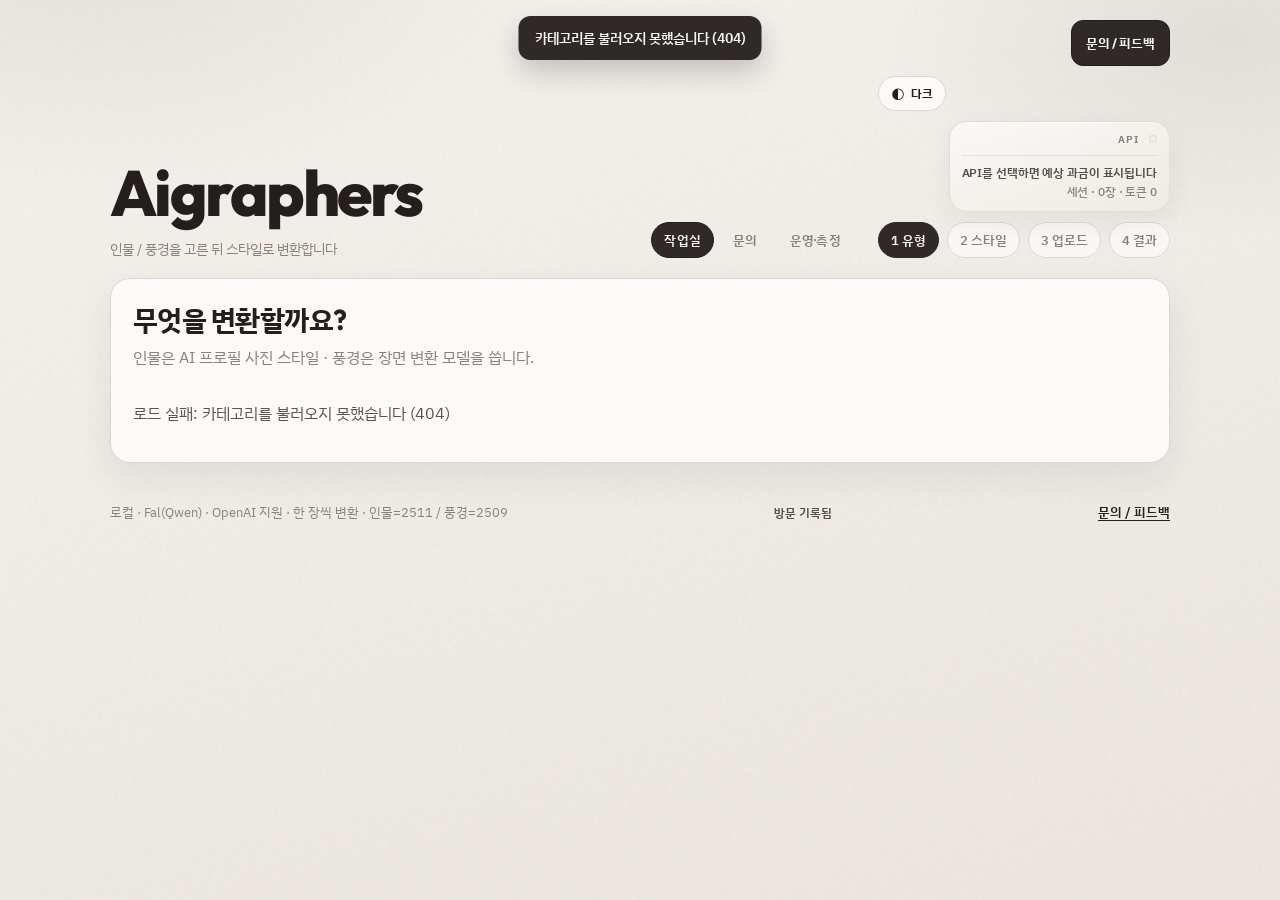
==== commit 0c66c1c4: "Move contact form off the atelier page into its own route. Add a header CTA (and footer link) that n" ====
--- a/public/index.html
+++ b/public/index.html
@@ -7,7 +7,7 @@
   <link rel="preconnect" href="https://fonts.googleapis.com" />
   <link rel="preconnect" href="https://fonts.gstatic.com" crossorigin />
   <link href="https://fonts.googleapis.com/css2?family=IBM+Plex+Sans+KR:wght@400;500;600;700&family=Outfit:wght@500;600;700;800&display=swap" rel="stylesheet" />
-  <link rel="stylesheet" href="/css/styles.css?v=clay6" />
+  <link rel="stylesheet" href="/css/styles.css?v=clay7" />
   <link rel="icon" href="/images/favicon.svg" type="image/svg+xml" />
   <script>
     (function () {
@@ -36,6 +36,7 @@
       <a href="/ops.html" class="site-nav-link">운영·측정</a>
     </nav>
     <div class="header-right">
+      <a href="/contact.html" class="btn contact-cta" id="contactCta">문의 / 피드백</a>
       <button type="button" class="theme-toggle" id="themeToggle" aria-label="다크 모드 전환" title="테마 전환">
         <span class="theme-toggle-icon" aria-hidden="true">◐</span>
         <span class="theme-toggle-label" id="themeToggleLabel">다크</span>
@@ -195,53 +196,11 @@
     </div>
   </div>
 
-  <section class="contact-section" id="contactSection" aria-labelledby="contactTitle">
-    <div class="contact-inner">
-      <div class="panel-head">
-        <h2 id="contactTitle">문의 / 피드백</h2>
-        <p>개선 아이디어나 버그를 남겨 주세요. 사이트 폼 → n8n → Google Sheets로 수집되며, 구글폼 병렬 제출도 가능합니다.</p>
-      </div>
-      <form id="contactForm" class="contact-form" novalidate>
-        <label class="field">
-          <span>이름 <em>*</em></span>
-          <input id="contactName" name="name" type="text" maxlength="80" required autocomplete="name" placeholder="홍길동" />
-        </label>
-        <label class="field">
-          <span>이메일</span>
-          <input id="contactEmail" name="email" type="email" maxlength="120" autocomplete="email" placeholder="you@example.com" />
-        </label>
-        <label class="field contact-message">
-          <span>메시지 <em>*</em></span>
-          <textarea id="contactMessage" name="message" rows="4" maxlength="2000" required placeholder="문의나 피드백을 적어 주세요"></textarea>
-        </label>
-        <label class="field">
-          <span>만족도 (선택 1–5)</span>
-          <select id="contactRating" name="rating">
-            <option value="">선택 안 함</option>
-            <option value="5">5 · 최고</option>
-            <option value="4">4</option>
-            <option value="3">3</option>
-            <option value="2">2</option>
-            <option value="1">1 · 아쉬움</option>
-          </select>
-        </label>
-        <div class="contact-actions">
-          <button type="submit" class="btn primary" id="contactSubmit">보내기</button>
-          <a id="googleFormLink" class="btn ghost hidden" href="#" target="_blank" rel="noopener noreferrer">구글폼으로도 남기기</a>
-        </div>
-        <p id="contactStatus" class="contact-status" role="status" aria-live="polite"></p>
-      </form>
-      <div id="googleFormEmbed" class="google-form-embed hidden" hidden>
-        <p class="google-form-embed-label">구글폼 병렬 응답</p>
-        <iframe id="googleFormFrame" title="Google Form" loading="lazy" referrerpolicy="no-referrer-when-downgrade"></iframe>
-      </div>
-    </div>
-  </section>
-
   <footer id="mainFooter">
     <span id="footerHint">로컬 · Fal(Qwen) · OpenAI 지원 · 한 장씩 변환 · 인물=2511 / 풍경=2509</span>
     <span id="visitHint" class="visit-hint" aria-live="polite"></span>
+    <a href="/contact.html" class="footer-contact-link">문의 / 피드백</a>
   </footer>
-  <script src="/js/app.js?v=clay6"></script>
+  <script src="/js/app.js?v=clay7"></script>
 </body>
 </html>
--- a/css/styles.css
+++ b/css/styles.css
@@ -419,6 +419,33 @@
   background: var(--accent);
   border-color: color-mix(in srgb, var(--accent) 70%, #000);
 }
+a.btn.contact-cta {
+  display: inline-flex;
+  align-items: center;
+  justify-content: center;
+  text-decoration: none;
+  white-space: nowrap;
+  padding: 9px 14px;
+  border-radius: 12px;
+  background: var(--accent);
+  color: var(--btn-fg);
+  font-family: Outfit, "IBM Plex Sans KR", sans-serif;
+  font-size: 13px;
+  font-weight: 700;
+  border: 1px solid color-mix(in srgb, var(--accent) 70%, #000);
+  transition: transform 0.15s ease, box-shadow 0.15s ease;
+}
+a.btn.contact-cta:hover {
+  transform: translateY(-1px);
+  box-shadow: 0 8px 18px color-mix(in srgb, var(--accent) 28%, transparent);
+}
+.footer-contact-link {
+  color: var(--ink);
+  font-weight: 600;
+  text-decoration: underline;
+  text-underline-offset: 3px;
+}
+.footer-contact-link:hover { color: var(--accent); }
 .page-shell {
   position: relative;
   z-index: 1;
